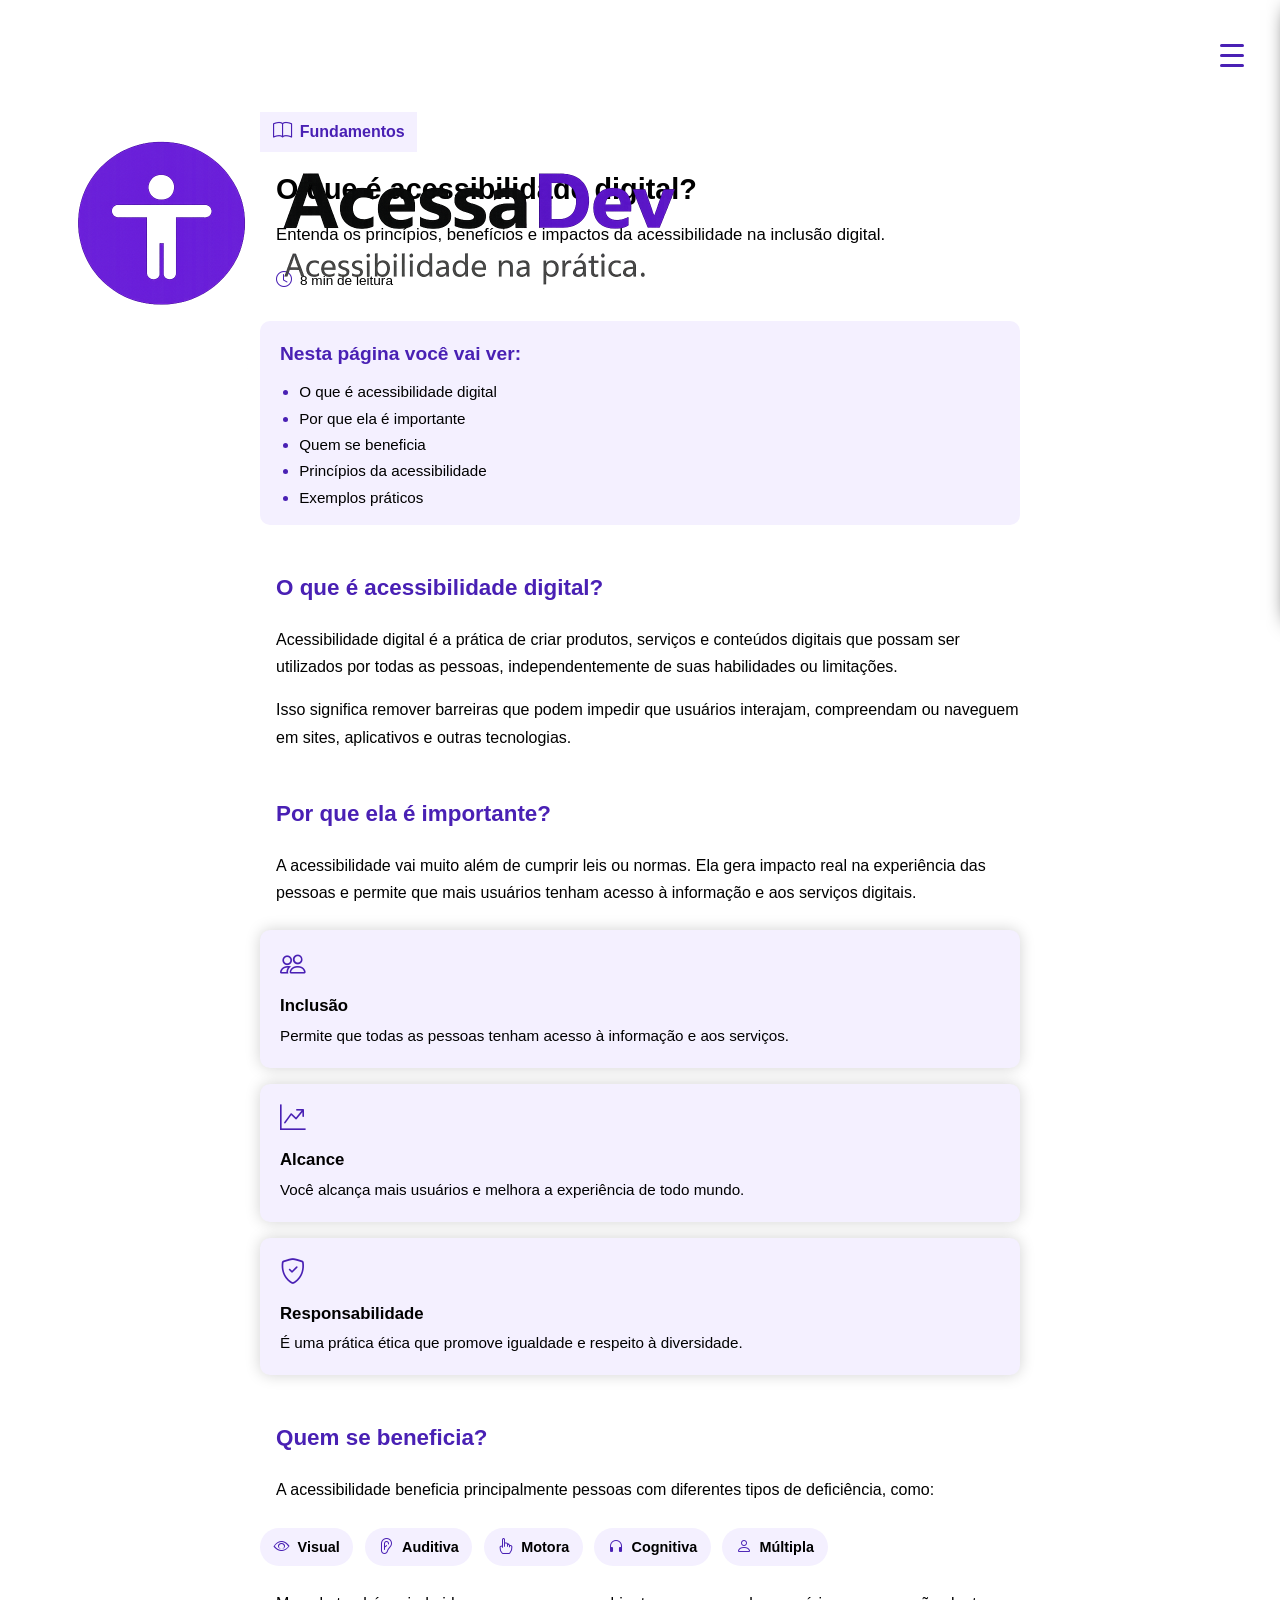
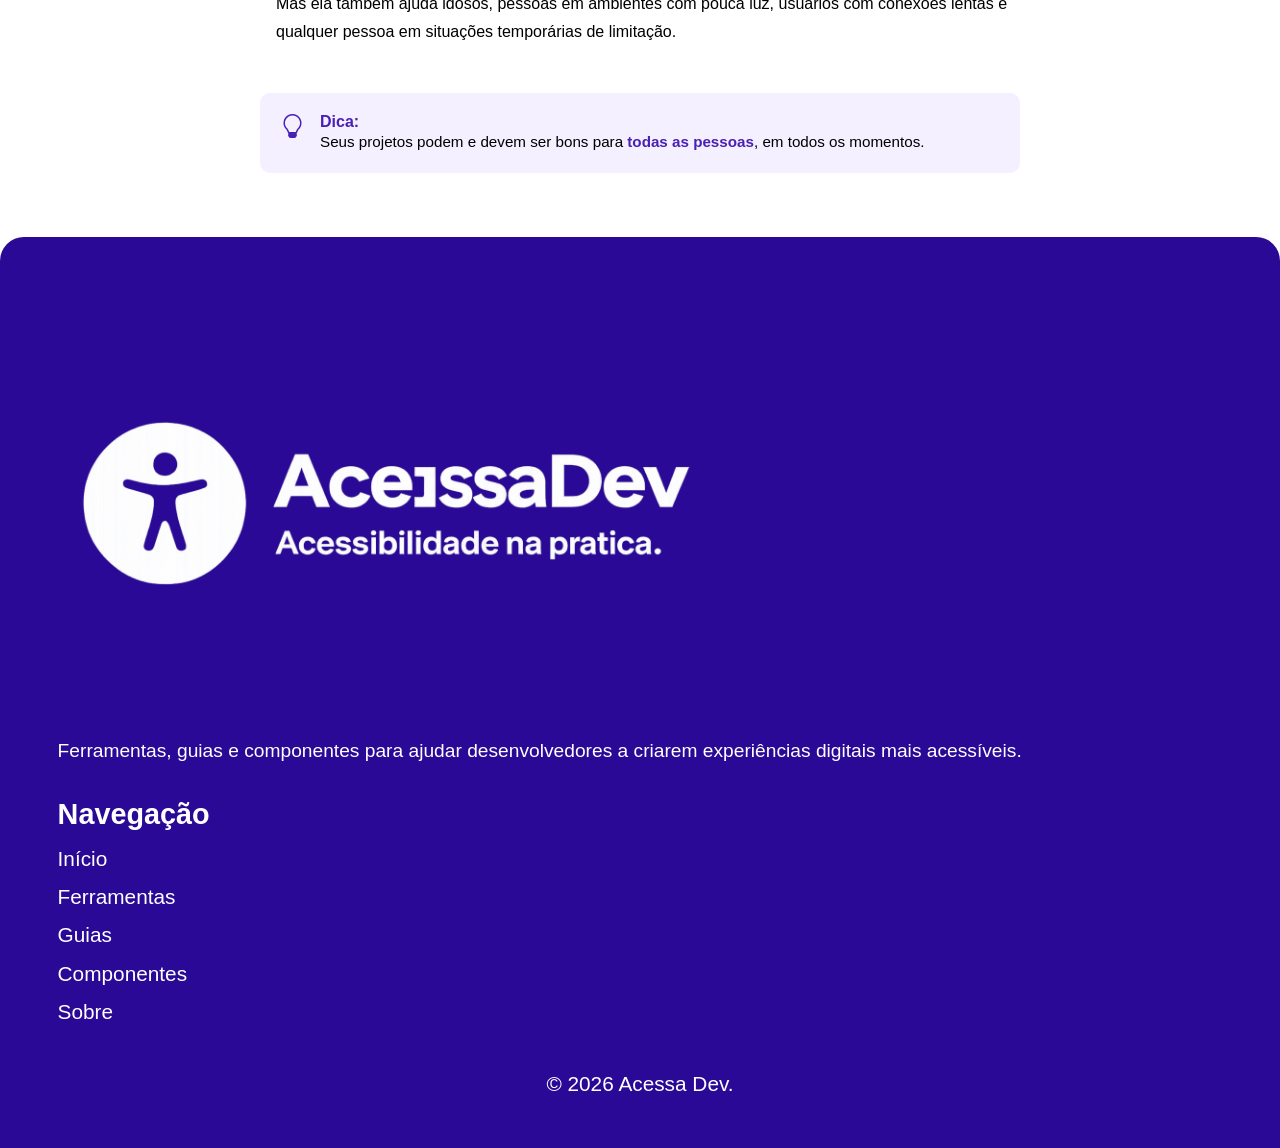
==== Acessibilidade.html @ 6f54b99c "first commit" ====
<!DOCTYPE html>
<html lang="pt-br">
<head>
    <meta charset="UTF-8">
    <meta name="viewport" content="width=device-width, initial-scale=1.0">

    <link rel="preconnect" href="https://fonts.googleapis.com">
    <link rel="preconnect" href="https://fonts.gstatic.com" crossorigin>
    <link href="https://fonts.googleapis.com/css2?family=Nunito:ital,wght@0,200..1000;1,200..1000&family=Poppins:ital,wght@0,100;0,200;0,300;0,400;0,500;0,600;0,700;0,800;0,900;1,100;1,200;1,300;1,400;1,500;1,600;1,700;1,800;1,900&display=swap" rel="stylesheet">

    <link rel="stylesheet" href="https://cdn.jsdelivr.net/npm/bootstrap-icons@1.11.3/font/bootstrap-icons.min.css">
    <link rel="stylesheet" href="https://cdnjs.cloudflare.com/ajax/libs/font-awesome/6.5.0/css/all.min.css">
    <link rel="stylesheet" href="./Acessibilidade.css">

    <title>Acessibilidade digital | Acessa Dev</title>
</head>
<body>
    <header>
        <a href="./ferramentas.html" class="logo">
            <img src="./IMG/logo.png" alt="Logo do Acessa Dev">
        </a>

        <nav class="navbar" aria-label="Navegação principal">
            <button class="menu-toggle" id="menu-toggle" aria-expanded="false" aria-controls="nav-list" aria-label="Abrir menu">
                <span class="bar" aria-hidden="true"></span>
                <span class="bar" aria-hidden="true"></span>
                <span class="bar" aria-hidden="true"></span>
            </button>

            <ul class="nav-list" id="nav-list">
                <li><a href="./index.html">Início</a></li>
                <li><a href="./Guias.html">Guias</a></li>
                <li><a href="./ferramentas.html">Ferramentas</a></li>
                <li><a href="#sobre">Sobre</a></li>
            </ul>
        </nav>
    </header>

    <main class="accessibility-guide-page">
        <article class="accessibility-guide-content">
            <header class="accessibility-guide-header">
                <span class="accessibility-guide-category">
                    <i class="bi bi-book" aria-hidden="true"></i>
                    Fundamentos
                </span>

                <h1>O que é acessibilidade digital?</h1>

                <p class="accessibility-guide-introduction">
                    Entenda os princípios, benefícios e impactos da acessibilidade na inclusão digital.
                </p>

                <span class="accessibility-guide-reading-time">
                    <i class="bi bi-clock" aria-hidden="true"></i>
                    8 min de leitura
                </span>
            </header>

            <aside class="accessibility-guide-summary" aria-labelledby="accessibility-summary-title">
                <h2 id="accessibility-summary-title">Nesta página você vai ver:</h2>

                <ul>
                    <li>O que é acessibilidade digital</li>
                    <li>Por que ela é importante</li>
                    <li>Quem se beneficia</li>
                    <li>Princípios da acessibilidade</li>
                    <li>Exemplos práticos</li>
                </ul>
            </aside>

            <section class="accessibility-guide-section" aria-labelledby="accessibility-o-que-e">
                <div class="accessibility-guide-section-heading">
                    <h2 id="accessibility-o-que-e">O que é acessibilidade digital?</h2>
                </div>

                <p>
                    Acessibilidade digital é a prática de criar produtos, serviços e conteúdos digitais que possam ser utilizados por todas as pessoas, independentemente de suas habilidades ou limitações.
                </p>

                <p>
                    Isso significa remover barreiras que podem impedir que usuários interajam, compreendam ou naveguem em sites, aplicativos e outras tecnologias.
                </p>
            </section>

            <section class="accessibility-guide-section" aria-labelledby="accessibility-importancia">
                <div class="accessibility-guide-section-heading">
                    <h2 id="accessibility-importancia">Por que ela é importante?</h2>
                </div>

                <p>
                    A acessibilidade vai muito além de cumprir leis ou normas. Ela gera impacto real na experiência das pessoas e permite que mais usuários tenham acesso à informação e aos serviços digitais.
                </p>

                <div class="accessibility-guide-benefits">
                    <article class="accessibility-guide-benefit-card">
                        <i class="bi bi-people" aria-hidden="true"></i>
                        <h3>Inclusão</h3>
                        <p>Permite que todas as pessoas tenham acesso à informação e aos serviços.</p>
                    </article>

                    <article class="accessibility-guide-benefit-card">
                        <i class="bi bi-graph-up-arrow" aria-hidden="true"></i>
                        <h3>Alcance</h3>
                        <p>Você alcança mais usuários e melhora a experiência de todo mundo.</p>
                    </article>

                    <article class="accessibility-guide-benefit-card">
                        <i class="bi bi-shield-check" aria-hidden="true"></i>
                        <h3>Responsabilidade</h3>
                        <p>É uma prática ética que promove igualdade e respeito à diversidade.</p>
                    </article>
                </div>
            </section>

            <section class="accessibility-guide-section" aria-labelledby="accessibility-beneficiados">
                <div class="accessibility-guide-section-heading">
                    <h2 id="accessibility-beneficiados">Quem se beneficia?</h2>
                </div>

                <p>
                    A acessibilidade beneficia principalmente pessoas com diferentes tipos de deficiência, como:
                </p>

                <ul class="accessibility-guide-types">
                    <li><i class="bi bi-eye" aria-hidden="true"></i>Visual</li>
                    <li><i class="bi bi-ear" aria-hidden="true"></i>Auditiva</li>
                    <li><i class="bi bi-hand-index" aria-hidden="true"></i>Motora</li>
                    <li><i class="bi bi-headphones" aria-hidden="true"></i>Cognitiva</li>
                    <li><i class="bi bi-person" aria-hidden="true"></i>Múltipla</li>
                </ul>

                <p>
                    Mas ela também ajuda idosos, pessoas em ambientes com pouca luz, usuários com conexões lentas e qualquer pessoa em situações temporárias de limitação.
                </p>
            </section>

            <aside class="accessibility-guide-highlight">
                <i class="bi bi-lightbulb" aria-hidden="true"></i>

                <div>
                    <strong>Dica:</strong>
                    <p>Seus projetos podem e devem ser bons para <strong>todas as pessoas</strong>, em todos os momentos.</p>
                </div>
            </aside>
        </article>
    </main>

    <footer class="footer" id="sobre">
        <div class="footer-logo">
            <img src="./IMG/logo-branco.png" alt="Acessa Dev">
        </div>

        <div class="footer-descricao">
            <p>Ferramentas, guias e componentes para ajudar desenvolvedores a criarem experiências digitais mais acessíveis.</p>
        </div>

        <nav class="footer-nav" aria-label="Links do rodapé">
            <h3>Navegação</h3>

            <ul>
                <li><a href="./index.html">Início</a></li>
                <li><a href="./ferramentas.html">Ferramentas</a></li>
                <li><a href="./Guias.html">Guias</a></li>
                <li><a href="#componentes">Componentes</a></li>
                <li><a href="#sobre">Sobre</a></li>
            </ul>
        </nav>

        <div class="footer-copy">
            <p>© 2026 Acessa Dev.</p>
        </div>
    </footer>

    <script src="./script.js"></script>
</body>
</html>
---- Acessibilidade.css ----
:root {
    --background: #ffff;
    --botoes: #4920B4;
    --texto: #000;
    --text-secundário: #2f2e2e00;
    --roxo-claro: #f4f0ff;
    --roxo-destaque: #dfd7f7;
}

@import url('https://fonts.googleapis.com/css2?family=Inter:wght@300;400;500;600;700&display=swap');

* {
    margin: 0;
    padding: 0;
    box-sizing: border-box;
    -webkit-tap-highlight-color: transparent;
}

html {
    scroll-behavior: smooth;
}

body{
    background-color: var(--background);
    font-family: "Inter", sans-serif;
}

.logo img{
    width: 60%;
    height: auto;
    display: block;
    position: fixed;
    top: -10px;
    left: 0;
    z-index: 5;
}

.navbar{
    display: flex;
    align-items: center;
    justify-content: space-around;
    flex-direction: column;
    position: fixed;
    top: 0;
    width: 100%;
    height: 100px;
    z-index: 4;
    background-color: var(--background)
}

.menu-toggle{
    width: 30px;
    height: 30px;
    border: none;
    background-color: transparent;
    cursor: pointer;
    position: fixed;
    top: 40px;
    right: 30px;
    z-index: 2;
    display: flex;
    flex-direction: column;
    justify-content: center;
    gap: 7px;
}

.menu-toggle::before {
    content: '';
    position: absolute;
    top: -10px;  
    bottom: -10px;
    left: -10px;  
    right: -10px; 
}

.menu-toggle:focus-visible{
    outline:3px solid #5B2EFF;
    outline-offset:6px;
    border-radius:16px;
}

.menu-toggle .bar{
    width: 80%;
    height: 3px;
    position: relative;
    border-radius: 3px;
    transition: all .5s ease-in-out;
    transform-origin: center;
    display: block;
    background-color: var(--botoes);
}

.menu-toggle.active .bar:nth-child(1){
    transform: translateY(9px) rotate(45deg);
}
.menu-toggle.active .bar:nth-child(2){
    opacity: 0;
}
.menu-toggle.active .bar:nth-child(3){
    transform: translateY(-11px) rotate(-45deg);
}

.nav-list{
    position: absolute;
    top: 0;
    right: 0;
    width: 45%;
    height: 70dvh;
    list-style-type: none;
    background-color: var(--background);
    transform: translateX(100%);
    transition: transform 1s ease-in-out;
    z-index: 1;
    box-shadow: 0 0 20px -10px black;
    border-radius: 10px;
}

.nav-list.active{
    transform: translateX(0); 
}

.nav-list li{
    margin: 20px;
    padding-top: 60px;
}

.nav-list a{
    text-decoration: none;
    font-size: 1.3rem;
}

.nav-list a:focus-visible{
     outline:3px solid #5B2EFF;
    outline-offset:6px;
    border-radius:16px;
}

/* PÁGINA */
.accessibility-guide-page {
    width: 100%;
    padding: 2rem 1rem 4rem;
}

.accessibility-guide-content {
    width: 100%;
    max-width: 760px;
    margin: 0 auto;
}


/* CABEÇALHO DO ARTIGO */
.accessibility-guide-header {
    padding-top: 5rem;
    margin-bottom: 2rem;
}


/* CATEGORIA */
.accessibility-guide-category {
    display: inline-flex;
    align-items: center;
    gap: .5rem;
    margin-bottom: 1.25rem;
    padding: .55rem .8rem;
    background-color: var(--roxo-claro);
    color: var(--botoes);
    font-size: 1rem;
    font-weight: 700;
}

.accessibility-guide-category i {
    font-size: 1.2rem;
}


/* TÍTULO */
.accessibility-guide-header h1 {
    margin-bottom: 1rem;
    color: var(--texto);
    font-size: 1.8rem;
    line-height: 1.2;
    font-weight: 800;
    margin-left: 1rem;
}


/* INTRODUÇÃO */
.accessibility-guide-introduction {
    margin-bottom: 1.5rem;
    color: var(--texto-secundario);
    font-size: 1.05rem;
    line-height: 1.5;
    margin-left: 1rem;
    hyphens: auto;
}


/* TEMPO DE LEITURA */
.accessibility-guide-header .accessibility-guide-reading-time {
    display: inline-flex;
    align-items: center;
    gap: .5rem;
    color: var(--texto-secundario);
    font-size: .85rem;
    margin-left: 1rem;
}

.accessibility-guide-header .accessibility-guide-reading-time i {
    color: var(--botoes);
    font-size: 1rem;
}


/* RESUMO */

.accessibility-guide-summary {
    margin-bottom: 3rem;
    padding: 1.25rem;
    background-color: var(--roxo-claro);
    border-radius: 10px;
}

.accessibility-guide-summary h2 {
    margin-bottom: 1rem;
    color: var(--texto);
    font-size: 1.2rem;
    line-height: 1.4;
    color: var(--botoes);
}

.accessibility-guide-summary ul {
    display: flex;
    flex-direction: column;
    gap: .7rem;
    padding-left: 1.2rem;
}

.accessibility-guide-summary li {
    color: var(--texto);
    font-size: .95rem;
    line-height: 1;

}

.accessibility-guide-summary li::marker {
    color: var(--botoes);
}


/* RECURSO */
.accessibility-guide-resource {
    margin-bottom: 2rem;
    display: flex;
    align-items: center;
}


.accessibility-guide-resource p {
    margin-left: .5rem;
    font-size: 1rem;

}

.accessibility-guide-resource strong {
    color: var(--botoes);
    margin-left: .5rem;
}


/* SEÇÕES */
.accessibility-guide-section {
    margin-bottom: 3rem;
}


/* CABEÇALHO DA SEÇÃO */
.accessibility-guide-section-heading {
    display: flex;
    align-items: center;
    gap: .9rem;
    margin-bottom: 1.5rem;

}


/* ÍCONE DA SEÇÃO */
.accessibility-guide-section-icon {
    width: 48px;
    height: 48px;
    flex-shrink: 0;
    display: flex;
    align-items: center;
    justify-content: center;
    background-color: var(--roxo-claro);
    border-radius: 8px;
    color: var(--botoes);
    font-size: 1.4rem;
}

/* TÍTULO DA SEÇÃO */
.accessibility-guide-section-heading h2 {
    color: var(--botoes);
    font-size: 1.4rem;
    line-height: 1.3;
    font-weight: 800;
    margin-left: 1rem;
}

/* TEXTO */
.accessibility-guide-section > p {
    margin-bottom: 1rem;
    color: var(--texto);
    font-size: 1rem;
    line-height: 1.7;
    margin-left: 1rem;
    hyphens: auto;
}

.accessibility-guide-section > p:last-child {
    margin-bottom: 0;
}

/* DESTAQUE */
.accessibility-guide-highlight {
    display: flex;
    align-items: flex-start;
    gap: 1rem;
    margin-bottom: -5rem;
    padding: 1.25rem;
    background-color: var(--roxo-claro);
    border-radius: 10px;

}

.accessibility-guide-highlight > i {
    flex-shrink: 0;
    color: var(--botoes);
    font-size: 1.5rem;

}

.accessibility-guide-highlight p {
    color: var(--texto);
    font-size: .95rem;
    line-height: 1.5;
}

.accessibility-guide-highlight strong {
    color: var(--botoes);
}


/* CARDS DE BENEFÍCIOS */
.accessibility-guide-benefits {
    display: grid;
    grid-template-columns: 1fr;
    gap: 1rem;
    margin-top: 1.5rem;
}

/* CARD DE BENEFÍCIO */
.accessibility-guide-benefit-card {
    padding: 1.25rem;
    background-color: var(--roxo-claro);
    border-radius: 10px;
    box-shadow: 0 0 15px 0 rgba(0, 0, 0, 0.18);
}

.accessibility-guide-benefit-card > i {
    display: block;
    margin-bottom: 1rem;
    color: var(--botoes);
    font-size: 1.6rem;
}

.accessibility-guide-benefit-card h3 {
    margin-bottom: .5rem;
    color: var(--texto);
    font-size: 1.05rem;
    line-height: 1.3;
}

.accessibility-guide-benefit-card p {
    color: var(--texto-secundario);
    font-size: .95rem;
    line-height: 1.5;
}

/* TIPOS DE ACESSIBILIDADE */
.accessibility-guide-types {
    display: flex;
    flex-wrap: wrap;
    gap: .7rem;
    margin: 1.5rem 0;
    list-style: none;
}

.accessibility-guide-types li {
    display: inline-flex;
    align-items: center;
    gap: .5rem;
    padding: .65rem .85rem;
    background-color: var(--roxo-claro);
    border-radius: 999px;
    color: var(--texto);
    font-size: .9rem;
    font-weight: 600;
}

.accessibility-guide-types i {
    color: var(--botoes);
    font-size: 1rem;
}


/* FOCO */
a:focus-visible, button:focus-visible, summary:focus-visible {
    outline: 3px solid var(--roxo-focus);
    outline-offset: 4px;
    border-radius: 4px;
}


/* FOOTER */
.footer{
    background-color: #290996;
    color: #fff;
    padding: 2rem 1.6rem;
    border-radius: 24px 24px 0 0;
    margin-top: 5rem;
}

.footer-logo img{
    width: 60%;
    margin-left: .3rem;
}

.footer-descricao p{
    font-size: 1.2rem;
    margin-left: 2rem;
    line-height: 1.7;
    margin-top: -30px;
    margin-bottom: 30px;
}

.footer-nav{
    margin-bottom: 3rem;
}

.footer-nav h3{
    margin-bottom: 1rem;
    font-size: 1.8rem;
    font-weight: 700;
    margin-left: 2rem;
}

.footer-nav ul{
    list-style-type: none;
}

.footer-nav li{
    margin-bottom: .9rem;
    margin-left: 2rem;
}

.footer-nav a{
    font-size: 1.3rem;
    color: var(--background);
    text-decoration: none;
    cursor: pointer;
}

.footer-nav a:focus-visible{
    outline: 2px solid #FFFFFF;
    outline-offset: 4px;
    border-radius: 4px;
}

.footer-copy{
    text-align: center;
    font-size: 1.3rem;
    margin-bottom: 20px;
}

/* REDUÇÃO DE MOVIMENTO */
@media (prefers-reduced-motion: reduce) {
    html {
        scroll-behavior: auto;
    }

    *, *::before, *::after {
        transition-duration: 0.01ms !important;
        animation-duration: 0.01ms !important;
        animation-iteration-count: 1 !important;
    }
}
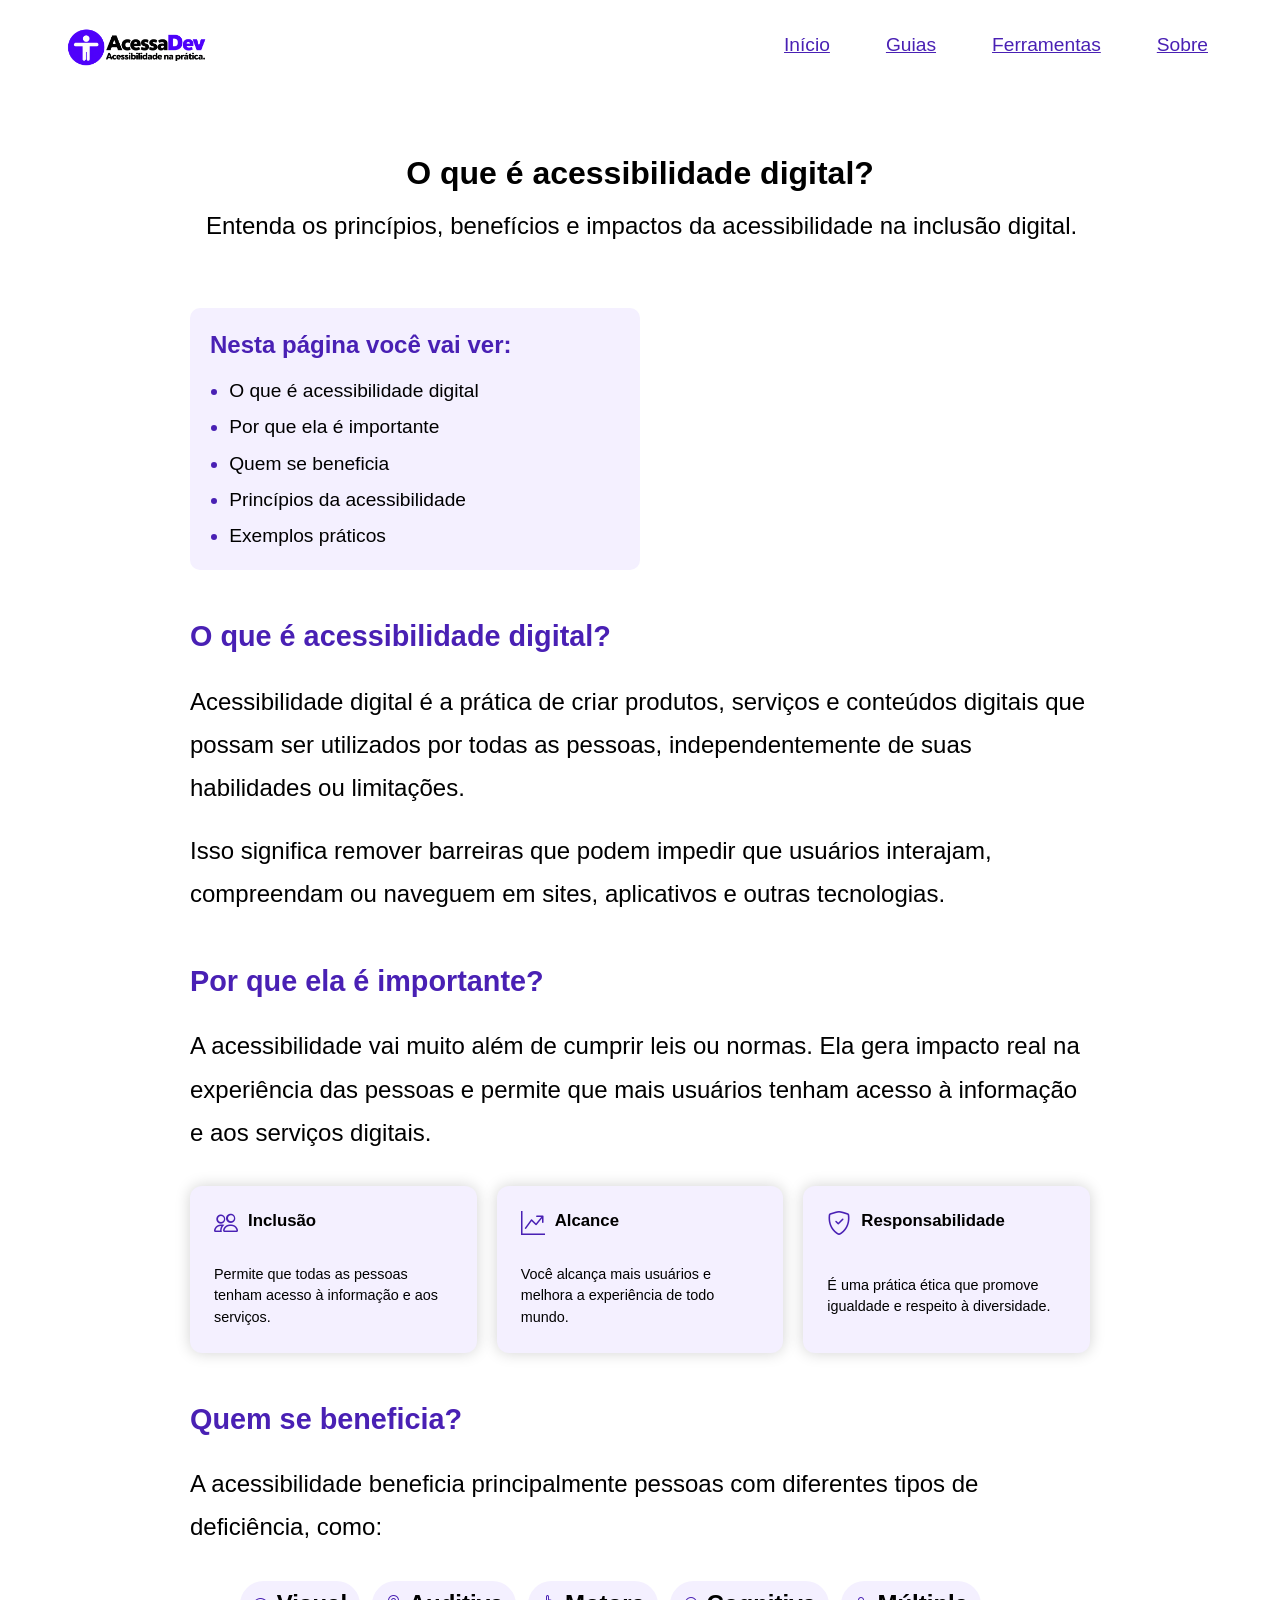
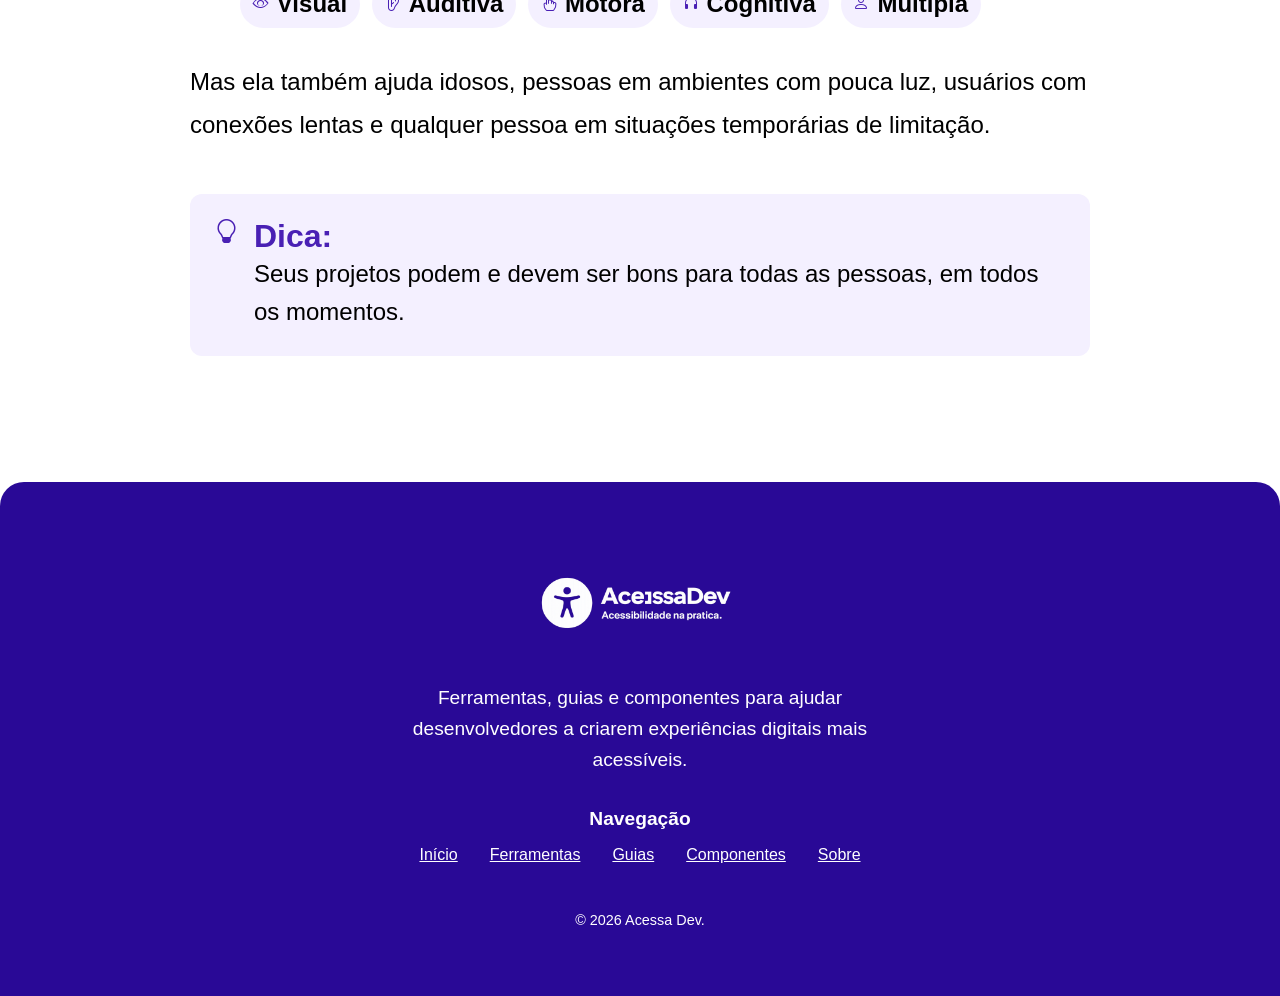
==== commit 50926c9a: "Otimização para outros tamanhos de tela" ====
--- a/Acessibilidade.html
+++ b/Acessibilidade.html
@@ -1,26 +1,34 @@
 <!DOCTYPE html>
-<html lang="pt-br">
+<html lang="pt-BR">
+
 <head>
     <meta charset="UTF-8">
     <meta name="viewport" content="width=device-width, initial-scale=1.0">
 
     <link rel="preconnect" href="https://fonts.googleapis.com">
     <link rel="preconnect" href="https://fonts.gstatic.com" crossorigin>
+
     <link href="https://fonts.googleapis.com/css2?family=Nunito:ital,wght@0,200..1000;1,200..1000&family=Poppins:ital,wght@0,100;0,200;0,300;0,400;0,500;0,600;0,700;0,800;0,900;1,100;1,200;1,300;1,400;1,500;1,600;1,700;1,800;1,900&display=swap" rel="stylesheet">
 
     <link rel="stylesheet" href="https://cdn.jsdelivr.net/npm/bootstrap-icons@1.11.3/font/bootstrap-icons.min.css">
+
     <link rel="stylesheet" href="https://cdnjs.cloudflare.com/ajax/libs/font-awesome/6.5.0/css/all.min.css">
+
     <link rel="stylesheet" href="./Acessibilidade.css">
 
     <title>Acessibilidade digital | Acessa Dev</title>
 </head>
+
 <body>
+
     <header>
-        <a href="./ferramentas.html" class="logo">
+
+        <a href="./index.html" class="logo">
             <img src="./IMG/logo.png" alt="Logo do Acessa Dev">
         </a>
 
         <nav class="navbar" aria-label="Navegação principal">
+
             <button class="menu-toggle" id="menu-toggle" aria-expanded="false" aria-controls="nav-list" aria-label="Abrir menu">
                 <span class="bar" aria-hidden="true"></span>
                 <span class="bar" aria-hidden="true"></span>
@@ -28,36 +36,45 @@
             </button>
 
             <ul class="nav-list" id="nav-list">
-                <li><a href="./index.html">Início</a></li>
-                <li><a href="./Guias.html">Guias</a></li>
-                <li><a href="./ferramentas.html">Ferramentas</a></li>
-                <li><a href="#sobre">Sobre</a></li>
+
+                <li>
+                    <a href="./index.html">Início</a>
+                </li>
+
+                <li>
+                    <a href="./Guias.html">Guias</a>
+                </li>
+
+                <li>
+                    <a href="./ferramentas.html">Ferramentas</a>
+                </li>
+
+                <li>
+                    <a href="#sobre">Sobre</a>
+                </li>
+
             </ul>
+
         </nav>
+
     </header>
 
     <main class="accessibility-guide-page">
         <article class="accessibility-guide-content">
             <header class="accessibility-guide-header">
-                <span class="accessibility-guide-category">
-                    <i class="bi bi-book" aria-hidden="true"></i>
-                    Fundamentos
-                </span>
-
                 <h1>O que é acessibilidade digital?</h1>
 
                 <p class="accessibility-guide-introduction">
                     Entenda os princípios, benefícios e impactos da acessibilidade na inclusão digital.
                 </p>
 
-                <span class="accessibility-guide-reading-time">
-                    <i class="bi bi-clock" aria-hidden="true"></i>
-                    8 min de leitura
-                </span>
             </header>
 
             <aside class="accessibility-guide-summary" aria-labelledby="accessibility-summary-title">
-                <h2 id="accessibility-summary-title">Nesta página você vai ver:</h2>
+
+                <h2 id="accessibility-summary-title">
+                    Nesta página você vai ver:
+                </h2>
 
                 <ul>
                     <li>O que é acessibilidade digital</li>
@@ -66,11 +83,15 @@
                     <li>Princípios da acessibilidade</li>
                     <li>Exemplos práticos</li>
                 </ul>
+
             </aside>
 
             <section class="accessibility-guide-section" aria-labelledby="accessibility-o-que-e">
+
                 <div class="accessibility-guide-section-heading">
-                    <h2 id="accessibility-o-que-e">O que é acessibilidade digital?</h2>
+                    <h2 id="accessibility-o-que-e">
+                        O que é acessibilidade digital?
+                    </h2>
                 </div>
 
                 <p>
@@ -80,11 +101,15 @@
                 <p>
                     Isso significa remover barreiras que podem impedir que usuários interajam, compreendam ou naveguem em sites, aplicativos e outras tecnologias.
                 </p>
+
             </section>
 
             <section class="accessibility-guide-section" aria-labelledby="accessibility-importancia">
+
                 <div class="accessibility-guide-section-heading">
-                    <h2 id="accessibility-importancia">Por que ela é importante?</h2>
+                    <h2 id="accessibility-importancia">
+                        Por que ela é importante?
+                    </h2>
                 </div>
 
                 <p>
@@ -95,26 +120,47 @@
                     <article class="accessibility-guide-benefit-card">
                         <i class="bi bi-people" aria-hidden="true"></i>
                         <h3>Inclusão</h3>
-                        <p>Permite que todas as pessoas tenham acesso à informação e aos serviços.</p>
+                        <p>
+                            Permite que todas as pessoas tenham acesso à informação e aos serviços.
+                        </p>
                     </article>
 
                     <article class="accessibility-guide-benefit-card">
+
                         <i class="bi bi-graph-up-arrow" aria-hidden="true"></i>
+
                         <h3>Alcance</h3>
-                        <p>Você alcança mais usuários e melhora a experiência de todo mundo.</p>
+
+                        <p>
+                            Você alcança mais usuários e melhora a experiência de todo mundo.
+                        </p>
+
                     </article>
 
                     <article class="accessibility-guide-benefit-card">
+
                         <i class="bi bi-shield-check" aria-hidden="true"></i>
+
                         <h3>Responsabilidade</h3>
-                        <p>É uma prática ética que promove igualdade e respeito à diversidade.</p>
+
+                        <p>
+                            É uma prática ética que promove igualdade e respeito à diversidade.
+                        </p>
+
                     </article>
-                </div>
+
+                </div>
+
             </section>
 
             <section class="accessibility-guide-section" aria-labelledby="accessibility-beneficiados">
+
                 <div class="accessibility-guide-section-heading">
-                    <h2 id="accessibility-beneficiados">Quem se beneficia?</h2>
+
+                    <h2 id="accessibility-beneficiados">
+                        Quem se beneficia?
+                    </h2>
+
                 </div>
 
                 <p>
@@ -122,55 +168,116 @@
                 </p>
 
                 <ul class="accessibility-guide-types">
-                    <li><i class="bi bi-eye" aria-hidden="true"></i>Visual</li>
-                    <li><i class="bi bi-ear" aria-hidden="true"></i>Auditiva</li>
-                    <li><i class="bi bi-hand-index" aria-hidden="true"></i>Motora</li>
-                    <li><i class="bi bi-headphones" aria-hidden="true"></i>Cognitiva</li>
-                    <li><i class="bi bi-person" aria-hidden="true"></i>Múltipla</li>
+
+                    <li>
+                        <i class="bi bi-eye" aria-hidden="true"></i>
+                        Visual
+                    </li>
+
+                    <li>
+                        <i class="bi bi-ear" aria-hidden="true"></i>
+                        Auditiva
+                    </li>
+
+                    <li>
+                        <i class="bi bi-hand-index" aria-hidden="true"></i>
+                        Motora
+                    </li>
+
+                    <li>
+                        <i class="bi bi-headphones" aria-hidden="true"></i>
+                        Cognitiva
+                    </li>
+
+                    <li>
+                        <i class="bi bi-person" aria-hidden="true"></i>
+                        Múltipla
+                    </li>
+
                 </ul>
 
                 <p>
                     Mas ela também ajuda idosos, pessoas em ambientes com pouca luz, usuários com conexões lentas e qualquer pessoa em situações temporárias de limitação.
                 </p>
+
             </section>
 
             <aside class="accessibility-guide-highlight">
+
                 <i class="bi bi-lightbulb" aria-hidden="true"></i>
 
                 <div>
+
                     <strong>Dica:</strong>
-                    <p>Seus projetos podem e devem ser bons para <strong>todas as pessoas</strong>, em todos os momentos.</p>
-                </div>
+
+                    <p>Seus projetos podem e devem ser bons para todas as pessoas, em todos os momentos.</p>
+
+                </div>
+
             </aside>
+
         </article>
+
     </main>
 
     <footer class="footer" id="sobre">
+
         <div class="footer-logo">
+
             <img src="./IMG/logo-branco.png" alt="Acessa Dev">
+
         </div>
 
         <div class="footer-descricao">
-            <p>Ferramentas, guias e componentes para ajudar desenvolvedores a criarem experiências digitais mais acessíveis.</p>
+
+            <p>
+                Ferramentas, guias e componentes para ajudar desenvolvedores a criarem experiências digitais mais acessíveis.
+            </p>
+
         </div>
 
         <nav class="footer-nav" aria-label="Links do rodapé">
+
             <h3>Navegação</h3>
 
             <ul>
-                <li><a href="./index.html">Início</a></li>
-                <li><a href="./ferramentas.html">Ferramentas</a></li>
-                <li><a href="./Guias.html">Guias</a></li>
-                <li><a href="#componentes">Componentes</a></li>
-                <li><a href="#sobre">Sobre</a></li>
+
+                <li>
+                    <a href="./index.html">Início</a>
+                </li>
+
+                <li>
+                    <a href="./ferramentas.html">Ferramentas</a>
+                </li>
+
+                <li>
+                    <a href="./Guias.html">Guias</a>
+                </li>
+
+                <li>
+                    <a href="#componentes">Componentes</a>
+                </li>
+
+                <li>
+                    <a href="#sobre">Sobre</a>
+                </li>
+
             </ul>
+
         </nav>
 
         <div class="footer-copy">
-            <p>© 2026 Acessa Dev.</p>
+
+            <p>
+                © 2026 Acessa Dev.
+            </p>
+
         </div>
+
     </footer>
 
     <script src="./script.js"></script>
+
 </body>
+
 </html>
--- a/Acessibilidade.css
+++ b/Acessibilidade.css
@@ -26,12 +26,12 @@
 }
 
 .logo img{
-    width: 60%;
+    width: 35%;
     height: auto;
     display: block;
     position: fixed;
-    top: -10px;
-    left: 0;
+    top: 30px;
+    left: 10px;
     z-index: 5;
 }
 
@@ -335,13 +335,13 @@
 .accessibility-guide-highlight > i {
     flex-shrink: 0;
     color: var(--botoes);
-    font-size: 1.5rem;
+    font-size: 1.2rem;
 
 }
 
 .accessibility-guide-highlight p {
     color: var(--texto);
-    font-size: .95rem;
+    font-size: 5rem;
     line-height: 1.5;
 }
 
@@ -482,6 +482,500 @@
     margin-bottom: 20px;
 }
 
+/* TABLET */
+@media (min-width: 37.5rem){
+    .logo img {
+        width: 20%;
+        left: 30px;
+    }
+
+    /* CABEÇALHO DO ARTIGO */
+    .accessibility-guide-header {
+        padding-top: 5rem;
+        margin-bottom: 2rem;
+    }
+
+
+    /* CATEGORIA */
+    .accessibility-guide-category {
+        font-size: 1.2rem;
+    }
+
+    .accessibility-guide-category i {
+        font-size: 1.3rem;
+    }
+
+
+    /* TÍTULO */
+    .accessibility-guide-header h1 {
+        font-size: 2rem;
+    }
+
+
+    /* INTRODUÇÃO */
+    .accessibility-guide-introduction {
+        font-size: 1.5rem;
+        width: 100%;
+        hyphens: auto;
+    }
+
+    /* TEMPO DE LEITURA */
+    .accessibility-guide-header .accessibility-guide-reading-time {
+        font-size: 1.2rem;
+        margin-left: 1rem;
+    }
+
+    .accessibility-guide-header .accessibility-guide-reading-time i {
+        color: var(--botoes);
+        font-size: 1.2rem;
+    }
+
+    /* RESUMO */
+    .accessibility-guide-summary {
+        margin-bottom: 3rem;
+        padding: 1.25rem;
+        background-color: var(--roxo-claro);
+        border-radius: 10px;
+        max-width: 50%;
+    }
+
+    .accessibility-guide-summary h2 {
+        font-size: 1.5rem;
+    }
+
+    .accessibility-guide-summary li {
+        color: var(--texto);
+        font-size: 1.5rem;
+        line-height: 1;
+    }
+
+    .accessibility-guide-summary li::marker {
+        color: var(--botoes);
+    }
+
+    /* RECURSO */
+    .accessibility-guide-resource {
+        margin-bottom: 2rem;
+        display: flex;
+        align-items: center;
+    }
+
+    /* TÍTULO DA SEÇÃO */
+    .accessibility-guide-section-heading h2 {
+        font-size: 2rem;
+    }
+
+    /* TEXTO */
+    .accessibility-guide-section > p {
+        font-size: 1.5rem;
+
+    }
+
+    .accessibility-guide-section > p:last-child {
+        margin-bottom: 0;
+    }
+
+    .accessibility-guide-highlight > i {
+        flex-shrink: 0;
+        color: var(--botoes);
+        font-size: 2rem;
+
+    }
+
+    .accessibility-guide-highlight p {
+        color: var(--texto);
+        font-size: 1.5rem;
+        line-height: 1;
+        margin-top: 1rem;
+    }
+
+    strong {
+        color: var(--botoes);
+        font-size: 2rem;
+    }
+
+
+    /* CARDS DE BENEFÍCIOS */
+    .accessibility-guide-benefits {
+        display: grid;
+        grid-template-columns: 1fr;
+        gap: 1rem;
+        margin-top: 1.5rem;
+    }
+
+    /* CARD DE BENEFÍCIO */
+    .accessibility-guide-benefit-card {
+        padding: 1.25rem;
+        background-color: var(--roxo-claro);
+        border-radius: 10px;
+        box-shadow: 0 0 15px 0 rgba(0, 0, 0, 0.18);
+        display: grid;
+        grid-template-columns: auto 1fr;
+        column-gap: 10px;
+        padding: 20px;
+    }
+
+    .accessibility-guide-benefit-card > i {
+        display: block;
+        margin-bottom: 1rem;
+        color: var(--botoes);
+        font-size: 2rem;
+        grid-column: 1;
+        grid-row: 1;
+
+    }
+
+    .accessibility-guide-benefit-card h3 {
+        font-size: 1.3rem;
+        grid-column: 2;
+        grid-row: 1;
+        margin-left: 10px;
+        margin-top: 10px;
+    }
+
+    .accessibility-guide-benefit-card p {
+        color: var(--texto-secundario);
+        font-size: 1.2rem;
+        line-height: 1.5;
+        grid-column: 1 / -1;
+        margin: 10px 0 0;
+    }
+
+    .accessibility-guide-types li {
+        display: inline-flex;
+        align-items: center;
+        gap: .5rem;
+        padding: .65rem .85rem;
+        background-color: var(--roxo-claro);
+        border-radius: 999px;
+        color: var(--texto);
+        font-size: 1.4rem;
+        font-weight: 600;
+    }
+
+    .accessibility-guide-types i {
+        color: var(--botoes);
+        font-size: 1.5rem;
+    }
+
+
+    /* FOCO */
+    a:focus-visible, button:focus-visible, summary:focus-visible {
+        outline: 3px solid var(--roxo-focus);
+        outline-offset: 4px;
+        border-radius: 4px;
+    }
+
+        /* footer */
+  .footer-logo img {
+        width: 30%;
+        height: auto;
+        display: block;
+        margin: 0 auto -50px;
+    }
+
+    .footer-nav ul{
+        display: flex;
+        gap: 30px;
+        justify-content: center;
+        align-items: center;
+    }
+
+    .footer-nav li{
+        text-decoration: underline;
+    }
+
+    .footer-nav h3{
+        font-size: 1.5rem;
+        text-align: center;
+        margin: 20px auto;
+    }
+
+    .footer-descricao {
+        margin: 30px auto;
+        max-width: 60%;
+        
+    }
+
+    .footer-descricao p {
+        font-size: 1.1rem;
+        line-height: 1.5;
+        text-align: center;
+        margin: 0 auto;
+    }
+}
+
+/* DESKTOP */
+@media (min-width: 56rem) {
+
+    /* HEADER */
+    header {
+        height: 90px;
+    }
+
+    .navbar {
+        height: 90px;
+        padding: 0 4rem;
+        flex-direction: row;
+        justify-content: space-between;
+    }
+
+    .logo img {
+        position: fixed;
+        width: 145px;
+        height: auto;
+        top: 24px;
+        left: 4rem;
+    }
+
+    /* MENU */
+    .menu-toggle {
+        display: none;
+    }
+
+    .nav-list {
+        position: fixed;
+        top: 0;
+        right: 4rem;
+        width: auto;
+        height: 90px;
+        display: flex;
+        align-items: center;
+        gap: 2.5rem;
+        padding: 0;
+        margin: 0;
+        background-color: transparent;
+        transform: none;
+        box-shadow: none;
+        border-radius: 0;
+    }
+
+    .nav-list li {
+        margin: 0;
+        padding: 0;
+    }
+
+    .nav-list a {
+        display: inline-block;
+        padding: .5rem;
+        color: var(--botoes);
+        font-size: 1.2rem;
+        text-decoration: underline;
+        transition: color .2s ease;
+    }
+
+    .nav-list li:hover {
+        text-decoration: none;
+    }
+
+    .nav-list a:hover {
+        color: #290996;
+    }
+
+    /* ==============================
+       CONTEÚDO
+       ============================== */
+
+    .accessibility-guide-page {
+        width: 100%;
+        padding: 1rem 2rem 5rem;
+    }
+
+    .accessibility-guide-content {
+        width: 100%;
+        max-width: 900px;
+        margin: 0 auto;
+    }
+
+    /* CABEÇALHO */
+    .accessibility-guide-header {
+        padding-top: 3rem;
+        margin-bottom: 7rem;
+    }
+
+    .accessibility-guide-header h1 {
+        margin: 0 0 1rem;
+        font-size: 2rem;
+        text-align: center;
+    }
+
+    .accessibility-guide-summary h2 {
+        margin-bottom: 1rem;
+        font-size: 1.5rem;
+    }
+
+    .accessibility-guide-summary ul {
+        gap: .6rem;
+    }
+
+    .accessibility-guide-summary li {
+        font-size: 1.2rem;
+        line-height: 1.4;
+    }
+    
+    .accessibility-guide-resource {
+        margin-bottom: 2.5rem;
+    }
+
+    .accessibility-guide-section-heading {
+        gap: .8rem;
+        margin-bottom: 1.5rem;
+    }
+
+    .accessibility-guide-section-icon {
+        width: 44px;
+        height: 44px;
+        font-size: 5rem;
+    }
+
+    .accessibility-guide-section-heading h2 {
+        margin-left: 0;
+        font-size: 1.8rem;
+        line-height: 1.3;
+    }
+
+    .accessibility-guide-section > p {
+        width: 100%;
+        margin-left: 0;
+        margin-bottom: 1.2rem;
+        font-size: 1.5rem;
+        line-height: 1.8;
+    }
+
+    .accessibility-guide-highlight {
+        gap: 1rem;
+        margin-bottom: -50px;
+        padding: 1.5rem;
+        border-radius: 12px;
+    }
+
+    .accessibility-guide-highlight > i {
+        font-size: 1.5rem;
+    }
+
+    .accessibility-guide-highlight p {
+        font-size: 1.5rem;
+        line-height: 1.6;
+        margin: 0;
+    }
+
+    /* ==============================
+       CARDS DE BENEFÍCIOS
+       ============================== */
+
+    .accessibility-guide-benefits {
+        grid-template-columns: repeat(3, 1fr);
+        gap: 1.25rem;
+
+        margin-top: 2rem;
+    }
+
+    .accessibility-guide-benefit-card {
+        padding: 1.5rem;
+
+        border-radius: 12px;
+
+        transition:
+            transform .25s ease,
+            background-color .25s ease,
+            box-shadow .25s ease;
+    }
+
+    .accessibility-guide-benefit-card:hover {
+        background-color: var(--roxo-destaque);
+        transform: translateY(-4px);
+        box-shadow: 0 8px 20px rgba(0, 0, 0, .12);
+    }
+
+    .accessibility-guide-benefit-card > i {
+        font-size: 1.5rem;
+    }
+
+    .accessibility-guide-benefit-card h3 {
+        font-size: 1.05rem;
+        margin: 0;
+    }
+
+    .accessibility-guide-benefit-card p {
+        font-size: .9rem;
+        line-height: 1.5;
+    }
+
+
+    /* ==============================
+       TIPOS DE ACESSIBILIDADE
+       ============================== */
+
+    .accessibility-guide-types {
+        gap: .75rem;
+        margin: 2rem 50px 2rem 50px;
+    }
+
+    .accessibility-guide-types li {
+        padding: .6rem .8rem;
+        font-size: 1.5rem;
+    }
+
+    .accessibility-guide-types i {
+        font-size: 1rem;
+    }
+
+
+    /* ==============================
+       FOOTER
+       ============================== */
+
+    .footer {
+        padding: 3rem 4rem;
+        margin-top: 6rem;
+    }
+
+    .footer-logo img {
+        width: 20%;
+        height: auto;
+        display: block;
+        margin: 0 auto;
+    }
+
+    .footer-descricao {
+        max-width: 40%;
+        margin: 0 auto 2rem;
+    }
+
+    .footer-descricao p {
+        margin: 0;
+        font-size: 1.2rem;
+        line-height: 1.6;
+        text-align: center;
+    }
+
+    .footer-nav h3 {
+        margin: 2rem auto 1rem;
+        font-size: 1.2rem;
+        text-align: center;
+    }
+
+    .footer-nav ul {
+        display: flex;
+        justify-content: center;
+        align-items: center;
+        gap: 2rem;
+    }
+
+    .footer-nav li {
+        margin: 0;
+    }
+
+    .footer-nav a {
+        font-size: 1rem;
+    }
+
+    .footer-copy {
+        margin-top: 2rem;
+        font-size: .9rem;
+    }
+}
+
 /* REDUÇÃO DE MOVIMENTO */
 @media (prefers-reduced-motion: reduce) {
     html {
